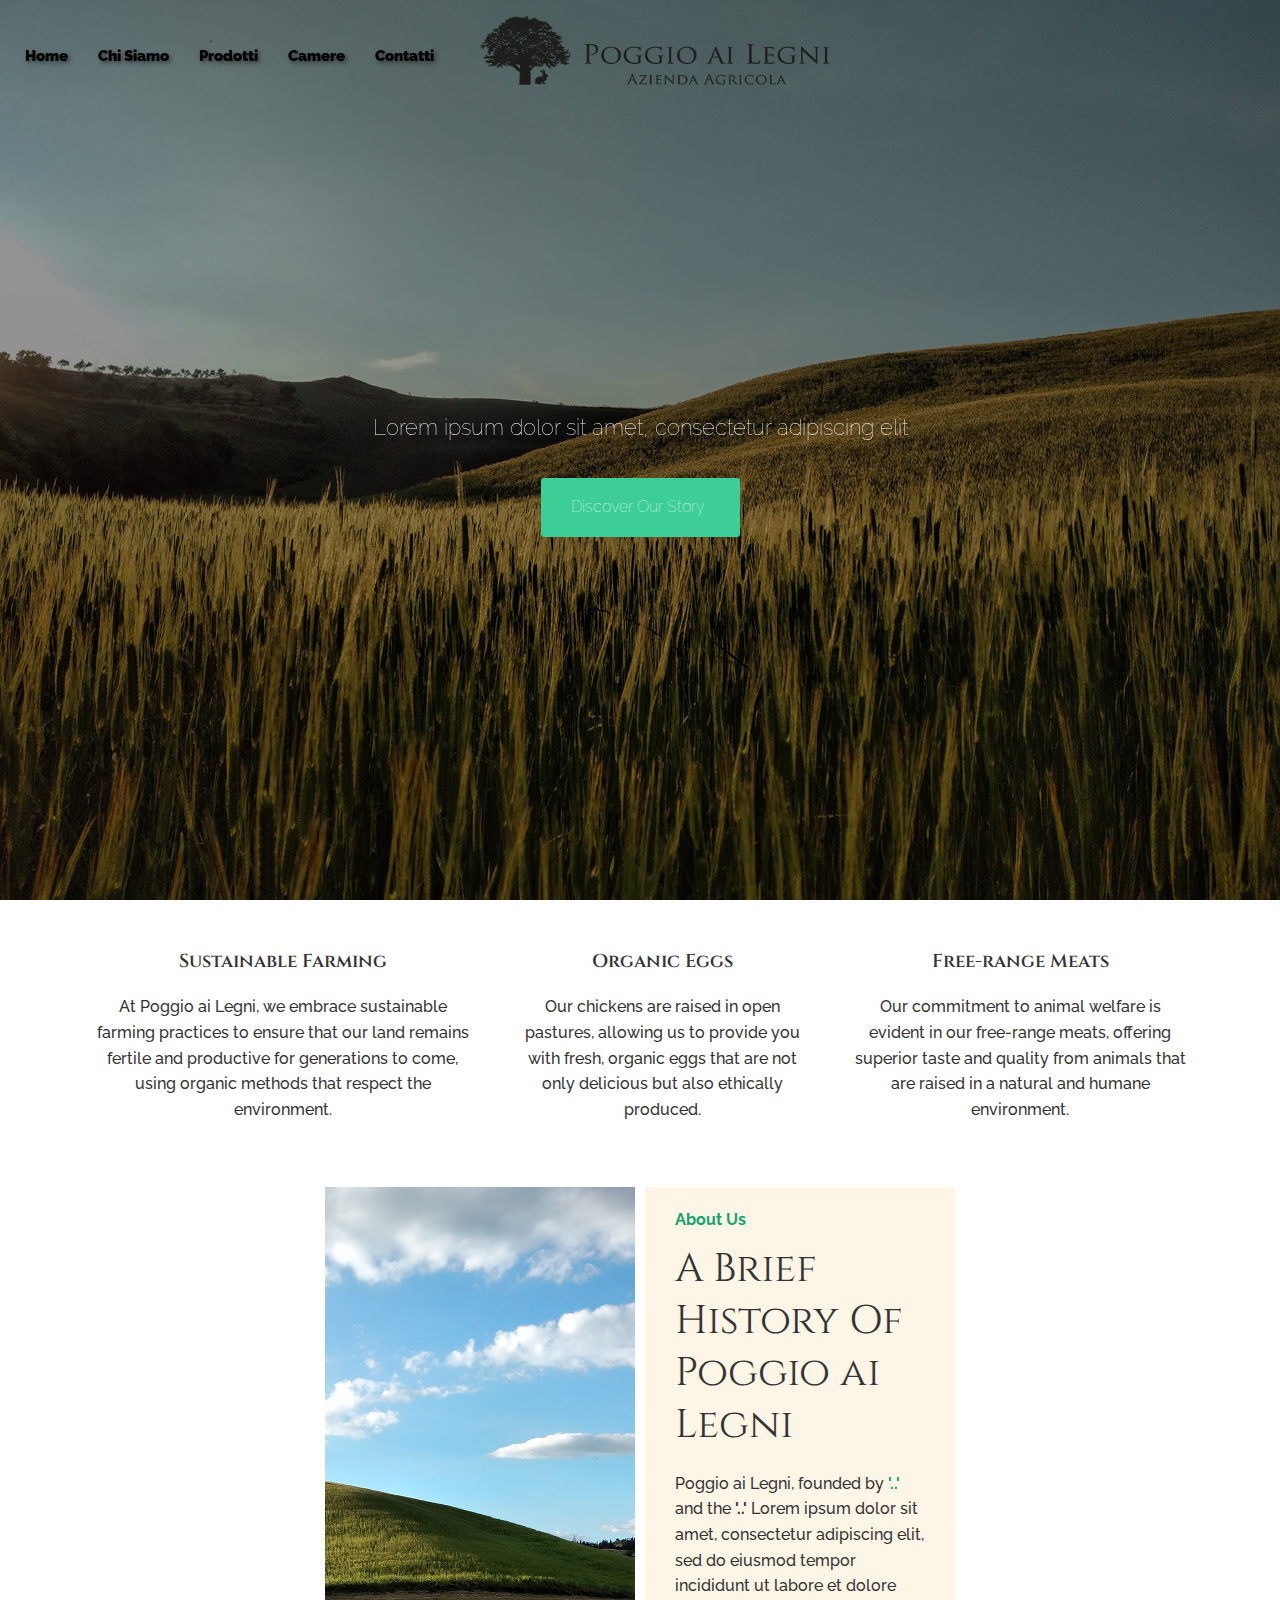
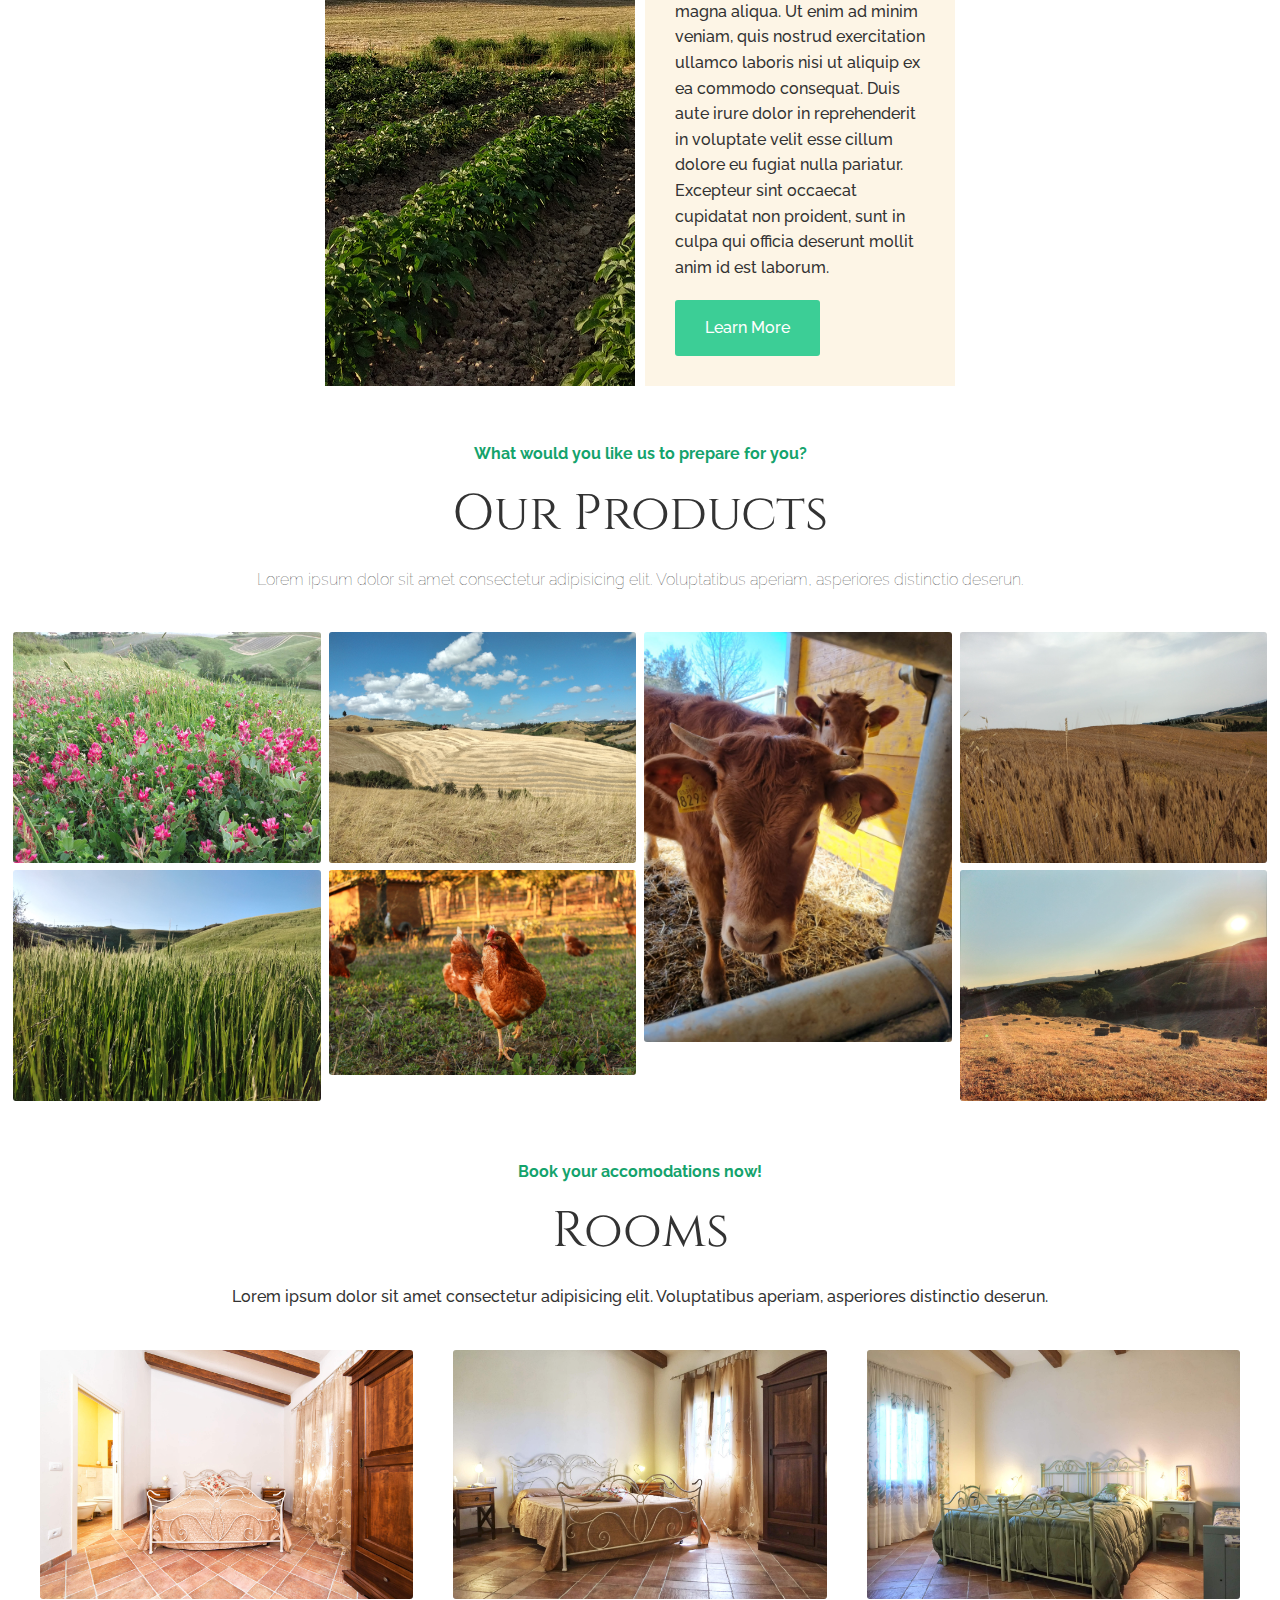
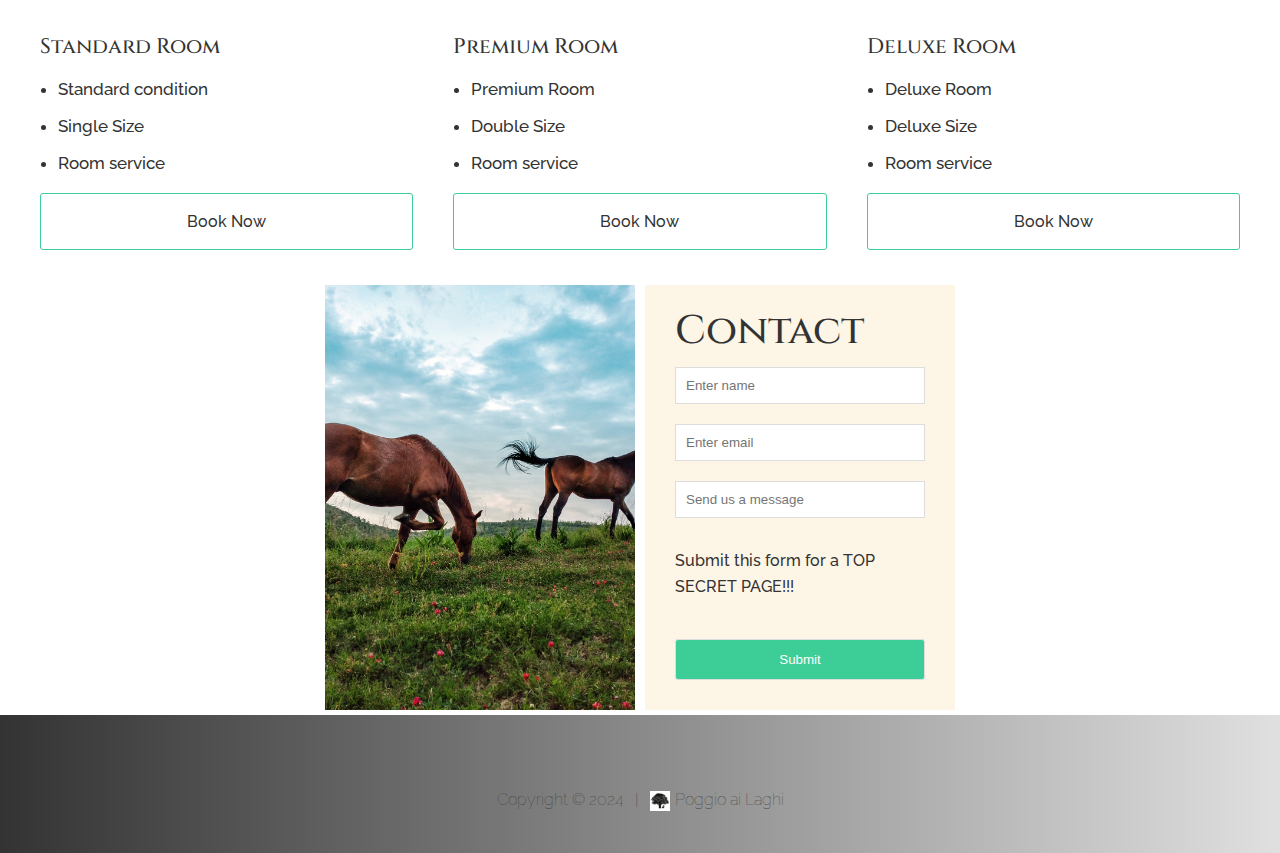
==== index.html @ 61fada7d "Initial commit" ====
<!DOCTYPE html>
<html lang="en">

<head>
   <!-- Meta -->
   <meta charset="UTF-8">
   <meta name="viewport" content="width=device-width, initial-scale=1.0">
   <meta name="keywords" content="Poggio ai Legni, Organic Farm Tuscany, Sustainable Farming, Organic Produce, Family Farm">
   <meta name="description" content="Poggio ai Legni is a family-operated farm in Tuscany, dedicated to sustainable farming practices and producing high-quality organic eggs and meat.">
   <meta http-equiv="X-UA compatible" content="ie=edge">

   <!-- External links -->
   <link rel="stylesheet" href="https://cdnjs.cloudflare.com/ajax/libs/font-awesome/5.15.1/css/all.min.css"
      integrity="sha512-+4zCK9k+qNFUR5X+cKL9EIR+ZOhtIloNl9GIKS57V1MyNsYpYcUrUeQc9vNfzsWfV28IaLL3i96P9sdNyeRssA=="
      crossorigin="anonymous" />
   <link rel="stylesheet" href="css/lightbox.min.css">
   <link rel="stylesheet" href="css/style.css">
   <link rel="stylesheet" href="css/utilities.css">

   <!-- Js links -->
   <script src="https://code.jquery.com/jquery-3.5.1.min.js"
      integrity="sha256-9/aliU8dGd2tb6OSsuzixeV4y/faTqgFtohetphbbj0="
      crossorigin="anonymous"></script>
   <script src="js/lightbox.min.js"></script>
   <script src="js/script.js" async></script>
   <title>Poggio ai Legni</title>

   <!-- Favicon --> 
   <link rel="apple-touch-icon" sizes="180x180" href="./img/favicon/apple-touch-icon.png">
   <link rel="icon" type="image/png" sizes="32x32" href="./img/favicon/favicon-32x32.png">
   <link rel="icon" type="image/png" sizes="16x16" href="./img/favicon/favicon-16x16.png">
   <link rel="icon" sizes="192x192" href="./img/favicon/android-chrome-192x192.png">
   <link rel="icon" sizes="512x512" href="./img/favicon/android-chrome-512x512.png">
   <link rel="manifest" href="img/favicon/site.webmanifest">
   <link rel="icon" href="img/favicon/favicon.ico" type="image/x-icon">
</head>

<body id="home">
   <header class="hero">
      <div id="navbar" class="navbar top">
         <h1 class="logo">
            <a href="#home">
               <img src="img/logo.png" alt="Poggio ai Legni Logo" style="height: 80px;">
            </a>
         </h1>
         <nav>
            <ul>
               <li><a href="#home">Home</a></li>
               <li><a href="#about">Chi Siamo</a></li>
               <li><a href="#products">Prodotti</a></li>
               <li><a href="#rooms">Camere</a></li>
               <li><a href="#contact">Contatti</a></li>
            </ul>
         </nav>

         <div class="social">
            <ul>
               <li><a href="https://web.facebook.com/evavic44" rel="noreferrer noopener"><i class="fab fa-facebook"></i></a></li>
               <li><a href="https://twitter.com/evavic44" rel="noreferrer noopener"><i class="fab fa-twitter"></i></a></li>
               <li><a href="https://www.instagram.com/eke_tech/" rel="noreferrer noopener"><i class="fab fa-instagram"></i></a></li>
               <li><a href="https://www.linkedin.com/in/victor-eke-2722711a4/" rel="noreferrer noopener"><i class="fab fa-linkedin"></i></a></li>
            </ul>
         </div>
      </div>

      <div class="content">
         <h1></h1>
         <p>Lorem ipsum dolor sit amet, consectetur adipiscing elit</p>
         <a href="about.html" class="btn btn-primary discover-more">
            Discover Our Story <i class="fas fa-arrow-right"></i>
        </a>
      </div>
   </header>

   <!-- About: icons-->
   <div class="main-container">
      <section id="about" class="icons">
         <div class="flex-items">
            <div>
               <i class="fas fa-seedling fa-2x"></i>
               <div>
                  <h3>Sustainable Farming</h3>
                  <p>At Poggio ai Legni, we embrace sustainable farming practices to ensure that our land remains fertile and productive for generations to come, using organic methods that respect the environment.</p>
               </div>
            </div>
   
            <div>
               <i class="fas fa-egg fa-2x"></i>
               <div>
                  <h3>Organic Eggs</h3>
                  <p>Our chickens are raised in open pastures, allowing us to provide you with fresh, organic eggs that are not only delicious but also ethically produced.</p>
               </div>
            </div>
   
            <div>
               <i class="fas fa-drumstick-bite fa-2x"></i>
               <div>
                  <h3>Free-range Meats</h3>
                  <p>Our commitment to animal welfare is evident in our free-range meats, offering superior taste and quality from animals that are raised in a natural and humane environment.</p>
               </div>
            </div>
         </div>
      </section>
   </div>
  

   <!-- About: history -->
   <section class="flex-columns history">
      <div class="row">
         <div class="column">
            <div class="column-1">
               <img src="img/home/about.jpg" alt="">
            </div>
         </div>

         <div class="column">
            <div class="column-2 bg-light">
               <h4 class="text-secondary">About Us</h4>
               <h2>A Brief History Of Poggio ai Legni</h2>
               <p>
                  Poggio ai Legni, founded by <span class="text-secondary"><strong>'..'</strong></span> and the
                  <strong>'..'</strong> Lorem ipsum dolor sit amet, consectetur adipiscing elit, sed do eiusmod tempor incididunt ut labore et dolore magna aliqua.
                  Ut enim ad minim veniam, quis nostrud exercitation ullamco laboris nisi ut aliquip ex ea commodo consequat.
                  Duis aute irure dolor in reprehenderit in voluptate velit esse cillum dolore eu fugiat nulla pariatur.
                  Excepteur sint occaecat cupidatat non proident, sunt in culpa qui officia deserunt mollit anim id est laborum. 
               </p>
               <a href="about.html" class="btn btn-primary"><i class="fas fa-chevron-right"></i> Learn More</a>
            </div>
         </div>
      </div>
   </section>

   <!-- Product -->
   <section id="products" class=" product flex-grid">
      <header class="secondary-header">
         <h4 class="text-secondary">What would you like us to prepare for you?</h4>
         <h2>Our Products</h2>
         <p>Lorem ipsum dolor sit amet consectetur adipisicing elit. Voluptatibus aperiam, asperiores distinctio
            deserun.</p>
      </header>
      <div class="row">
         <div class="column">
            <a href="img/products/pic-1.jpg" data-lightbox="product" data-title="Lorem ipsum dolor sit amet, consectetur adipiscing elit, sed do eiusmod tempor incididunt ut labore et dolore magna aliqua. Ut enim ad minim veniam, quis nostrud exercitation ullamco laboris nisi ut aliquip ex ea commodo consequat.
            ">
               <img src="img/products/pic-1.jpg" alt="">
            </a>

            <a href="img/products/pic-2.jpg" data-lightbox="product" data-title="Lorem ipsum dolor sit amet, consectetur adipiscing elit, sed do eiusmod tempor incididunt ut labore et dolore magna aliqua. Ut enim ad minim veniam, quis nostrud exercitation ullamco laboris nisi ut aliquip ex ea commodo consequat.">
               <img src="img/products/pic-2.jpg" alt="">
            </a>
         </div>

         <div class="column">
            <a href="img/products/pic-3.jpg" data-lightbox="product" data-title="Lorem ipsum dolor sit amet, consectetur adipiscing elit, sed do eiusmod tempor incididunt ut labore et dolore magna aliqua. Ut enim ad minim veniam, quis nostrud exercitation ullamco laboris nisi ut aliquip ex ea commodo consequat.">
               <img src="img/products/pic-3.jpg" alt="">
            </a>

            <a href="img/products/pic-4.jpg" data-lightbox="product" data-title="Lorem ipsum dolor sit amet, consectetur adipiscing elit, sed do eiusmod tempor incididunt ut labore et dolore magna aliqua. Ut enim ad minim veniam, quis nostrud exercitation ullamco laboris nisi ut aliquip ex ea commodo consequat.">
               <img src="img/products/pic-4.jpg" alt="">
            </a>
         </div>

         <div class="column">
            <a href="img/products/pic-5.jpg" data-lightbox="product" data-title="Lorem ipsum dolor sit amet, consectetur adipiscing elit, sed do eiusmod tempor incididunt ut labore et dolore magna aliqua. Ut enim ad minim veniam, quis nostrud exercitation ullamco laboris nisi ut aliquip ex ea commodo consequat.">
               <img src="img/products/pic-5.jpg" alt="">
            </a>

            <a href="img/products/pic-6.jpg" data-lightbox="product" data-title="Lorem ipsum dolor sit amet, consectetur adipiscing elit, sed do eiusmod tempor incididunt ut labore et dolore magna aliqua. Ut enim ad minim veniam, quis nostrud exercitation ullamco laboris nisi ut aliquip ex ea commodo consequat.
            ">
               <img src="img/products/pic-6.jpg" alt="">
            </a>
         </div>

         <div class="column">
            <a href="img/products/pic-7.jpg" data-lightbox="product" data-title="Lorem ipsum dolor sit amet, consectetur adipiscing elit, sed do eiusmod tempor incididunt ut labore et dolore magna aliqua. Ut enim ad minim veniam, quis nostrud exercitation ullamco laboris nisi ut aliquip ex ea commodo consequat.">
               <img src="img/products/pic-7.jpg" alt="">
            </a>

            <a href="img/products/pic-8.jpg" data-lightbox="product" data-title="Lorem ipsum dolor sit amet, consectetur adipiscing elit, sed do eiusmod tempor incididunt ut labore et dolore magna aliqua. Ut enim ad minim veniam, quis nostrud exercitation ullamco laboris nisi ut aliquip ex ea commodo consequat.
            ">
               <img src="img/products/pic-8.jpg" alt="">
            </a>
         </div>
      </div>
   </section>

   <!-- Rooms -->
   <section id="rooms" class="rooms">
      <header class="secondary-header">
         <h4 class="text-secondary">Book your accomodations now!</h4>
         <h2>Rooms</h2>
         <p>Lorem ipsum dolor sit amet consectetur adipisicing elit. Voluptatibus aperiam, asperiores distinctio
            deserun.</p>
      </header>
      <div class="room">
         <div>
            <img src="img/rooms/room-1.jpg" alt="">
            <div class="list">
               <h3>Standard Room</h3>
               <ul>
                  <li>Standard condition</li>
                  <li>Single Size</li>
                  <li>Room service</li>
               </ul>
               <a href="#" class="btn btn-outline">Book Now</a>
            </div>
         </div>

         <div>
            <img src="img/rooms/room-2.jpg" alt="">
            <div class="list">
               <h3>Premium Room</h3>
               <ul>
                  <li>Premium Room</li>
                  <li>Double Size</li>
                  <li>Room service</li>
               </ul>
               <a href="#" class="btn btn-outline">Book Now</a>
            </div>
         </div>

         <div>
            <img src="img/rooms/room-3.jpg" alt="">
            <div class="list">
               <h3>Deluxe Room</h3>
               <ul>
                  <li>Deluxe Room</li>
                  <li>Deluxe Size</li>
                  <li>Room service</li>
               </ul>
               <a href="#" class="btn btn-outline">Book Now</a>
            </div>
         </div>
      </div>
   </section>

   <!-- Contact -->
   <section id="contact" class="contact flex-columns">
      <div class="row">
         <div class="column">
            <div class="column-1">
               <img src="img/home/contact.jpg" alt="">
            </div>
         </div>

         <div class="column">
            <div class="column-2 bg-light">
               <h2>Contact</h2>
               <form action="thankyou.html" data-netlify="true">
                  <div class="form-group">
                     <label for="name">Enter Name</label>
                     <input type="text" id="name" name="name" placeholder="Enter name" required>
                  </div>
                  
                  <div class="form-group">
                     <label for="email">Enter Email</label>
                     <input type="email" id="name" name="email" placeholder="Enter email">
                  </div>

                  <div class="form-group">
                     <label for="text">Say something nice to us</label>
                     <input type="text" id="text" name="text" placeholder="Send us a message" required>
                  </div>
                  <p>Submit this form for a TOP SECRET PAGE!!! <i class="fas fa-cat"></i></p>
                  
                  <div class="form-group">
                     <div data-netlify-recaptcha="true"></div>
                  </div>

                  <input type="submit" class="btn btn-primary" value="Submit">
               </form>
            </div>
         </div>
      </div>
   </section>
   <a href="#" id="scrollTop" title="Go to top" style="display: none;">
      <i class="fas fa-arrow-up"></i>
  </a>
  <script src="js/script.js"></script>
</body>

<footer id="footer" class="footer bg-dark">
   <div class="socials">
      <a href="https://web.facebook.com/evavic44" rel="noreferrer noopener"><i class="fab fa-facebook"></i></a>
      <a href="https://twitter.com/evavic44" rel="noreferrer noopener"><i class="fab fa-twitter"></i></a>
      <a href="https://www.youtube.com/channel/UC1ZFB6oOjVe24G6Z4EjwA8w?view_as=subscriber" rel="noreferrer noopener"><i
            class="fab fa-youtube"></i></a>
      <a href="https://www.linkedin.com/in/victor-eke-2722711a4/" rel="noreferrer noopener"><i class="fab fa-linkedin"></i></a>
   </div>
   <p>
      Copyright &copy; 2024 &nbsp; | &nbsp; 
      <a href="thankyou.html">
          <img src="img/logo2.png" alt="Logo" class="logo-icon">Poggio ai Laghi
      </a>
  </p>
  
  
</footer>
</html>

<!-- Test Comment -->
---- css/style.css ----
@import url('https://fonts.googleapis.com/css2?family=Cinzel:wght@400;700;900&display=swap');
@import url('https://fonts.googleapis.com/css2?family=Lato:wght@300&family=Open+Sans:wght@300;400&family=Raleway:wght@200;300&display=swap');

/* Css reset */
* {
   box-sizing: border-box;
   margin: 0;
   padding: 0;
}

/* Main styling */
body {
   font-family: 'Raleway', sans-serif;
   font-weight: 100;
   line-height: 1.6;
   color: #333;
}

h1, h2, h3 {
   font-family: 'Cinzel', serif;
   padding-bottom: 0.625rem;
   line-height: 1.3;
   font-weight: 100;
}

p {
   margin: 0.625rem 0;
}

ul {
   list-style: none;
}

a {
   text-decoration: none;
   color: #333;
}

img {
   width: 100%;
}

/* Navbar */
.navbar {
   display: flex;
   align-items: center;
   justify-content: space-between;
   background: rgba(255, 255, 255, 0.8); /* White background with opacity */
   color: #000;
   height: 7rem;
   width: 100%;
   padding: 1.25rem 0.625rem;
   position: fixed;
   top: 0;
   transition: 0.9s;
   backdrop-filter: blur(10px); /* Optional: adds a blur effect to the background elements */
}

.navbar.top {
   background: transparent;
   backdrop-filter: none; /* Remove the blur effect when the navbar is at the top */
}

.navbar a {
   color: #000;
   padding: 0.625rem 0.938rem;
   text-shadow: 2px 2px 4px rgba(0,0,0,0.5);
   font-weight: bold; /* Makes text bolder */
}

.navbar .logo {
   font-size: 1.7rem;
   padding: 0.938rem;
   position: absolute;
   left: 50%;
   order: 2;
   transform: translateX(-50%);
}

.navbar nav {
   order: 1;
}

.navbar nav a {
   padding: 0.938rem;
   font-weight: 900;
   font-size: 0.938rem;
   transition: all 0.4s ease-in-out;
}

.navbar nav a:hover {
   border-bottom: 0.125rem solid #fff;
}

.navbar ul {
   display: flex;
}

.navbar .social {
   order: 3;
   margin-right: 1.25rem;
}

.navbar .social a {
   opacity: 0.7;
   padding: 0 1.25rem;
   transition: all 0.4s ease-in-out;
}

.navbar .social a:hover {
   color:#fff;
   opacity: 1;
}

/* Hero */
.hero {
   background: url('../img/home/home.jpg') no-repeat center center/cover;
   height: 100vh;
   color: #fff;
   position: relative;
   padding-top: 0.938rem;
}

.hero .content {
   display: flex;
   flex-direction: column;
   align-items: center;
   justify-content: center;
   text-align: center;
   height: 100%;
   padding: 0 1.25rem;
   line-height: 1.8;
}

.hero .content h1 {
   font-size: 6.25rem;
   font-weight: 600;
   padding-bottom: 1.25rem;
}

.hero .content p {
   font-size: 1.375rem;
}

.hero .content .btn {
   margin-top: 1.25rem;
}

.hero::before {
   content: '';
   position: absolute;
   top: 0;
   left: 0;
   height: 100%;
   width: 100%; 
   background: rgba(0, 0, 0, 0.4);
}

.hero * {
   z-index: 10;
}

.discover-more {
   transition: background-color 0.3s ease, transform 0.3s ease;
   text-decoration: none;
   color: #fff; /* Adjust based on your design */
   background-color: #007bff; /* Primary color */
   padding: 10px 20px;
   border-radius: 5px;
   display: inline-flex;
   align-items: center;
}

.discover-more:hover {
   background-color: #0056b3; /* Darker shade for hover */
   transform: translateY(-2px); /* Slight lift */
   text-decoration: none; /* No underline on hover */
}

.discover-more i {
   margin-left: 5px;
   transition: transform 0.3s ease;
}

.discover-more:hover i {
   transform: translateX(5px); /* Arrow moves right on hover */
}


/* Icons */
.icons {
   padding: 1.25rem;
}

.icons i {
   font-size: 2.5rem;
   color: #14af74;
   padding-bottom: 1rem;
}

.icons h3 {
   font-weight: 600;
}

/* products */
/* Flex container */
.row {
   display: flex;
   flex-wrap: wrap;
   justify-content: center; /* Center columns in the row */
 }
 
 /* Flex items (columns) */
 .column {
   flex: 1; /* Grow to fill available space */
   max-width: 25%; /* Adjust based on how many columns you want per row */
   padding: 5px; /* Spacing between columns */
 }
 
 /* Image styling for responsiveness and consistency */
 .product a img {
   width: 100%; /* Make images fill their container */
   height: auto; /* Maintain aspect ratio */
   object-fit: cover; /* Cover the area of the container */
   border-radius: 0.188rem;
 }
 
 .product a img:hover {
   opacity: 0.7;
 }

/* Rooms */
.rooms p {
   font-weight: 500;
}

.rooms .room {
   display: flex;
   flex-direction: row;
   padding: 0 1.25rem;
   font-weight: 500;
}

.rooms .room > div {
   display: flex;
   flex-direction: column;
   padding: 0 1.25rem;
}

.rooms .room img {
   border-radius: 0.188rem;
}

.rooms .room h3 {
   padding-top: 1.25rem;
   font-weight: 500;
   font-size: 1.313rem;
}

.rooms .room .list {
   padding: 0.938rem 0 1.875rem 0;
}

.rooms .room .list ul {
   list-style: disc;
   padding: 0 1.125rem;
   font-size: 1.063rem;
}

.rooms .room .list ul li {
   padding: 0.313rem 0;
}

.rooms .room .btn {
   width: 100%;
   margin-top: 0.625rem;
   text-align: center;
}

.rooms .room .btn:hover {
   background: #3cce96;
   color: #fff;
}

/* Contact */
.contact h2 {
   font-weight: 500;
   padding-top: 0.625rem 0;
}

.contact form {
   display: flex;
   flex-direction: column;
   align-items: flex-start;
   justify-content: center;
   width: 100%;
}

.contact input {
   width: 100%;
   padding: 0.625rem;
   border: 0.063rem solid #ddd;
}

.contact input:focus {
   outline: none;
   border: 0.063rem solid #59d8a7;
   font-size: 0.825rem;
}

.contact .form-group {
   padding-bottom:1.25rem;
   width: 100%;
}

.form-group label {
   display: none;
}

.contact .btn {
   padding:0.75rem;
}

/* About-info */
.hero.about-post {
   background: url(../img/home/about-post.jpg) no-repeat center center/cover;
   height: 50vh;
}

.hero.about-post .content {
   padding-top: 1.25rem;
}

.hero.about-post .content h1 {
   font-size: 4.375rem;
}

.post {
   display: flex;
   flex-direction: column;
   align-items: flex-start;
   justify-content: center;
   padding: 2.5rem 2.813rem;
   font-weight: 500;
   font-size: 1.094rem;
   text-align: center;
}

.post h1 {
   font-weight: 500;
   padding-top: 0.625rem;
   font-size: 2.125rem;
}

.post-one {
   padding: 1.875rem 0 1.875rem;
   border-bottom: 0.063rem solid #3cce96;
}

.rooms.about-rooms .btn:hover {
   background: #14af74;
}

.post-two {
   padding: 0 0 1.25rem;
   margin: 0 0 1.875rem;
   border-bottom: 0.063rem solid #14af74;
}

.post-two:last-child {
   border-bottom: none;
}

.contact-info {
   display: flex;
   align-items: center;
   justify-content: center;
   text-align: center;
   padding: 0 0 1.875rem;
   font-size: 1.25rem;
   font-weight: 500;
}

.contact-info p {
   padding: 0 1.25rem;
}

.contact-info i {
   color: #aaa;
   padding: 0.625rem;
}

.contact-info p:last-child {
   background: #3cce96;
   color: #fff;
   padding: 0.938rem;
   border: 0.063rem solid #ddd;
}

/* Thank you */
.container {
   background-color: #080723;
   height: 100vh;
   color: #fff;
}

.thankyou {
   display: flex;
   flex-direction: column;
   align-items: center;
   justify-content: center;
   text-align: center;
   height: 80%;
   margin: 0 3.125rem;
}

.thankyou .content {
   background: url('../img/home/thankyou.gif') no-repeat center center/cover;
   padding-top: 25rem;
   font-weight: 500;
}

.thankyou .content h1 {
   font-size: 2.813rem;
   background-color: #0284d0;
   padding: 0.313rem;
   border-radius: 0.313rem;
}

.thankyou .content p {
   font-size: 0.95rem;
}

.footer-thankyou {
   display: flex;
   flex-direction: column;
   align-items: center;
   justify-content: center;
   text-align: center;
   margin-top: 3.125rem;
}

.footer-thankyou .socials a {
   font-size: 1rem;
   color: #0284d0;
}

.footer-thankyou .socials a:hover {
   color: #fff;
}
/* Footer */
.footer {
   display: flex;
   flex-direction: column;
   align-items: center;
   justify-content: center;
   text-align: center;
   padding: 1.875rem;
}

.socials a {
   font-size: 1.25rem;
   color: #000;
   padding: 0.5rem 0.625rem;
}

.socials a:hover {
   color: #fff;
}

.logo-icon {
   vertical-align: middle;
   margin-right: 5px;
   width: 20px; /* Adjust based on actual size needed */
}

#scrollTop {
   position: fixed;
   bottom: 20px;
   right: 20px;
   background-color: #000; /* Primary color or any color you prefer */
   color: white;
   border: none;
   border-radius: 5px;
   padding: 10px;
   cursor: pointer;
   display: flex;
   align-items: center;
   justify-content: center;
   z-index: 1000;
}

/* Media queries */
/* ? @900px */
@media(max-width: 56.25rem) {
   .navbar .logo {
      order: 1;
      padding: 0.938rem 0;
      transform: none;
   }
   
   .navbar nav {
      order: 3;
   }
   
   .navbar .social {
      display: none;
      order: 2;
   }
   
   .hero .content h1 {
      font-size: 4.688rem;
   }

   .hero .content p {
      font-size: 1.25rem;
   }
}

/* ? @768px */
@media(max-width: 48rem) {
   .flex-items {
      flex-direction: column;
   }

   section.flex-columns .column {
      flex: 100%;
      max-width: 100%;
   }

   section.flex-grid .column {
      flex: 50%;
      max-width: 50%;
   }

   .rooms .room {
      flex-direction: column;
      padding: 0.313rem 6.25rem;
   }

   .rooms .room > div {
      padding: 0;
   }
}

/* ? @600px */
@media(max-width: 37.5rem) {
   .navbar {
      flex-direction: column;
      height: 6.875rem;
   }

   .navbar .logo {
      padding: 0 1.25rem 0.938rem;
   }

   .navbar nav a {
      padding: 0.938rem 0.813rem;
   }
}

/* ? @500px */
@media(max-width: 31.25rem) {
   .hero .content {
      line-height: 1.6;
   }

   .hero .content p {
      font-size: 1.188rem;
   }

   .rooms .room {
      padding: 0.625rem 1.875rem;
   }
}

@media (max-width: 768px) {
   .column {
     max-width: 50%; /* Display 2 columns per row on smaller screens */
   }
 }
 
 @media (max-width: 480px) {
   .column {
     max-width: 100%; /* Single column layout for very small screens */
   }
 }
---- css/utilities.css ----
/* text color */
.text-primary {
   color: #3cce96;
}

.text-secondary {
   color: #14a36c;
}

.text-other {
   color: #0284d0;
}

/* background */
.bg-primary {
   background: #3cce96;
   color: #fff;
}

.bg-light {
   background: #FDF5E6;
   color: #333;
}

.bg-dark {
   background: linear-gradient(to right, #333, #e0e0e0);
   color: #333;
}

/* button */
.btn {
   display: inline-block;
   background: #333;
   color: #fff;
   padding: 15px 30px;
   border-radius: 2px;
   cursor: pointer;
   border-radius: 3px;
   transition: all 0.4s ease-in-out;
}

.btn-primary {
   background: #3cce96;
   color: #fff;
}

.btn-primary:hover {
   background: #14a36c;
}

.btn-outline {
   background: transparent;
   border: 1px solid #3cce96; 
   color: #333; 
}

/* ?flex-items */
.flex-items {
   display: flex;
   align-items: center;
   justify-content: center;
   text-align: center;
   padding: 10px;
   height: 100%;
   font-weight: 500;
}

.flex-items > div {
   padding: 20px;
}

/* ?flex-columns */
.flex-columns .row {
   display: flex;
   flex-direction: row;
   flex-wrap: wrap;
   width: 100%;
}

.flex-columns .column {
   display: flex;
   flex-direction: column;
   flex-basis: 100%;
   flex: 1;
}

.flex-columns .column .column-1,
.flex-columns .column .column-2 {
   height: 100%;
}

.flex-columns img {
   width: 100%;
   height: 100%;
   object-fit: cover;
}

.flex-columns .column-2 {
   display: flex;
   flex-direction: column;
   align-items: flex-start;
   justify-content: center;
   padding: 20px 30px 30px;
   font-weight: 500;
}

.flex-columns h4 {
   padding-bottom: 10px;
}

.flex-columns h2 {
   font-size: 40px;
   margin: 0 10px 0 0;
}

.flex-columns .btn {
   margin-top: 10px;
}

.secondary-header {
   display: flex;
   flex-direction: column;
   align-items: center;
   justify-content: center;
   text-align: center;
   padding: 30px 40px;
}

.secondary-header h4 {
   padding-bottom: 15px;
}

.secondary-header h2 {
   font-size: 50px;
}

/* flex-grid */
.flex-grid {
   padding: 20px 5px;
}

.flex-grid .row {
   display: flex;
   flex-direction: row;
   flex-wrap: wrap;
   padding: 0 4px;
}

.flex-grid .column {
   flex: 25%;
   max-width: 25%;
   padding: 0 4px;
}

.main-container {
   margin: 0 auto;
   max-width: 1200px;
}
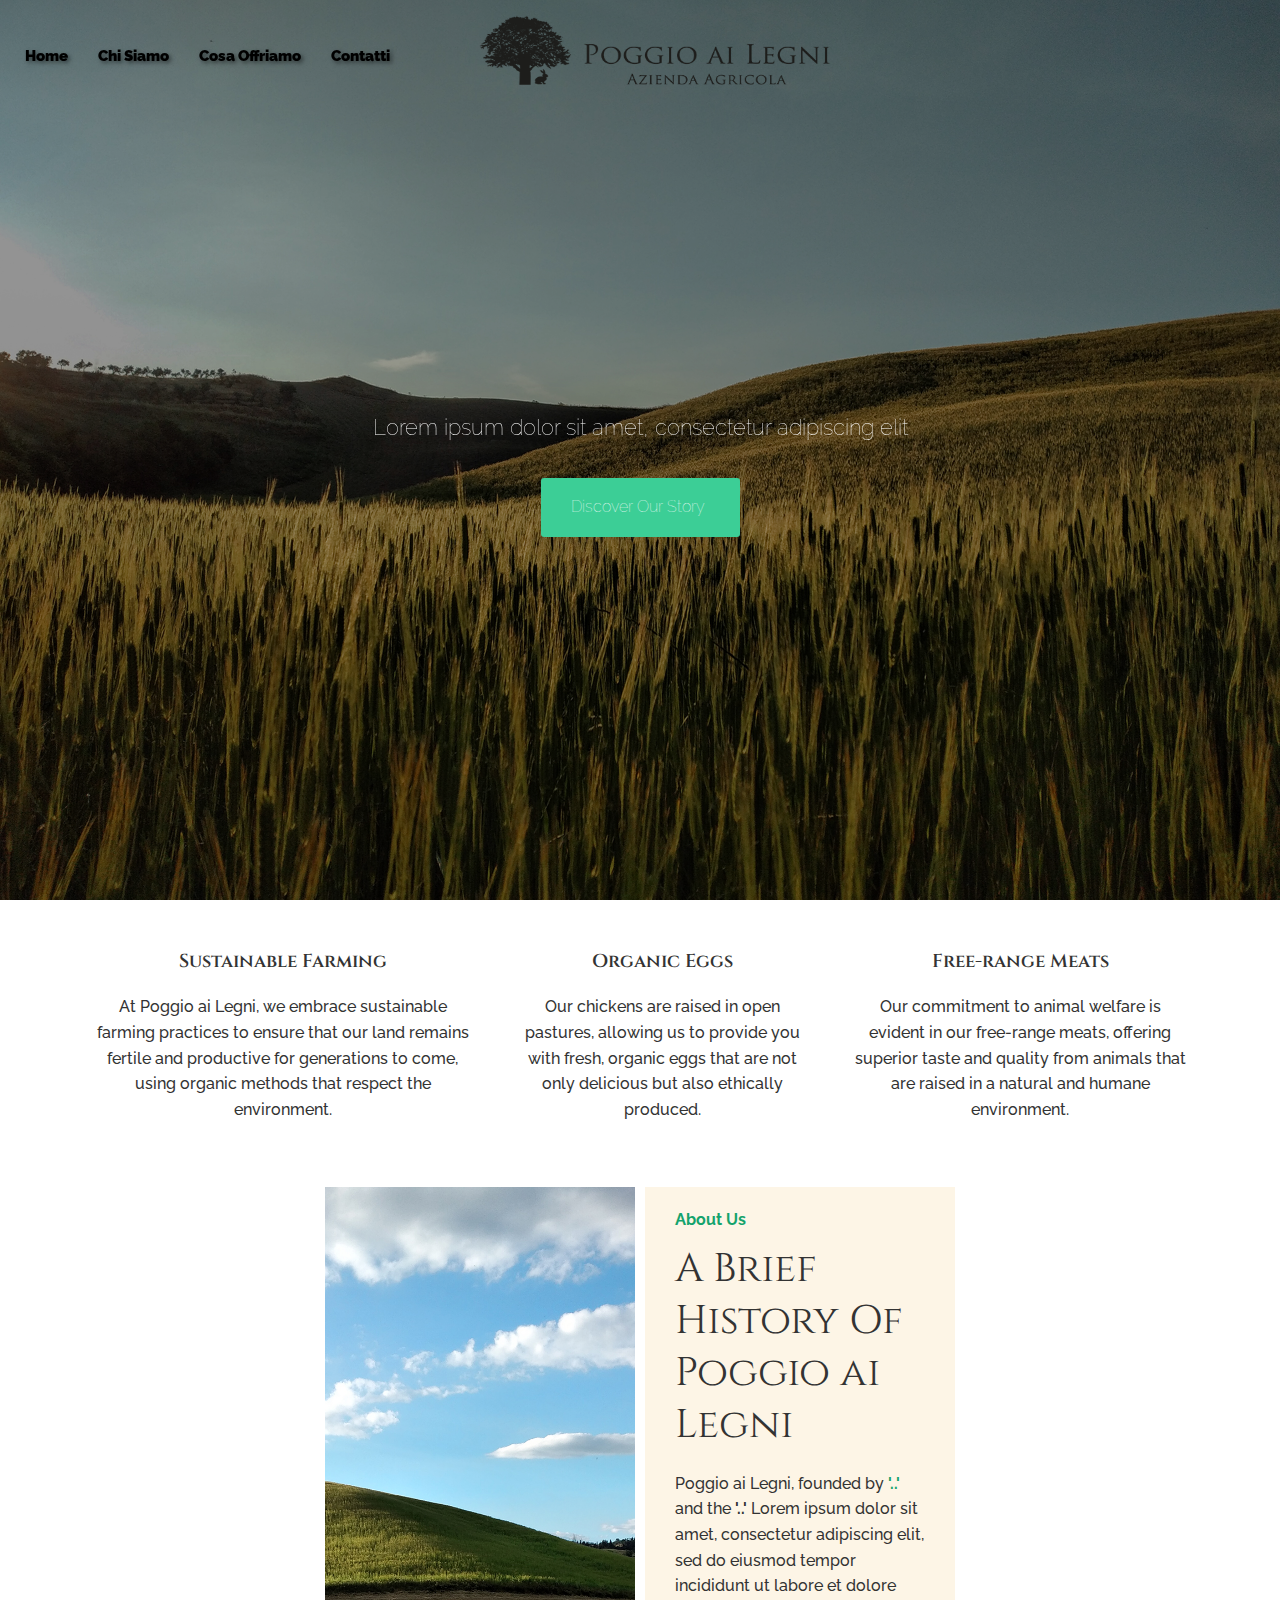
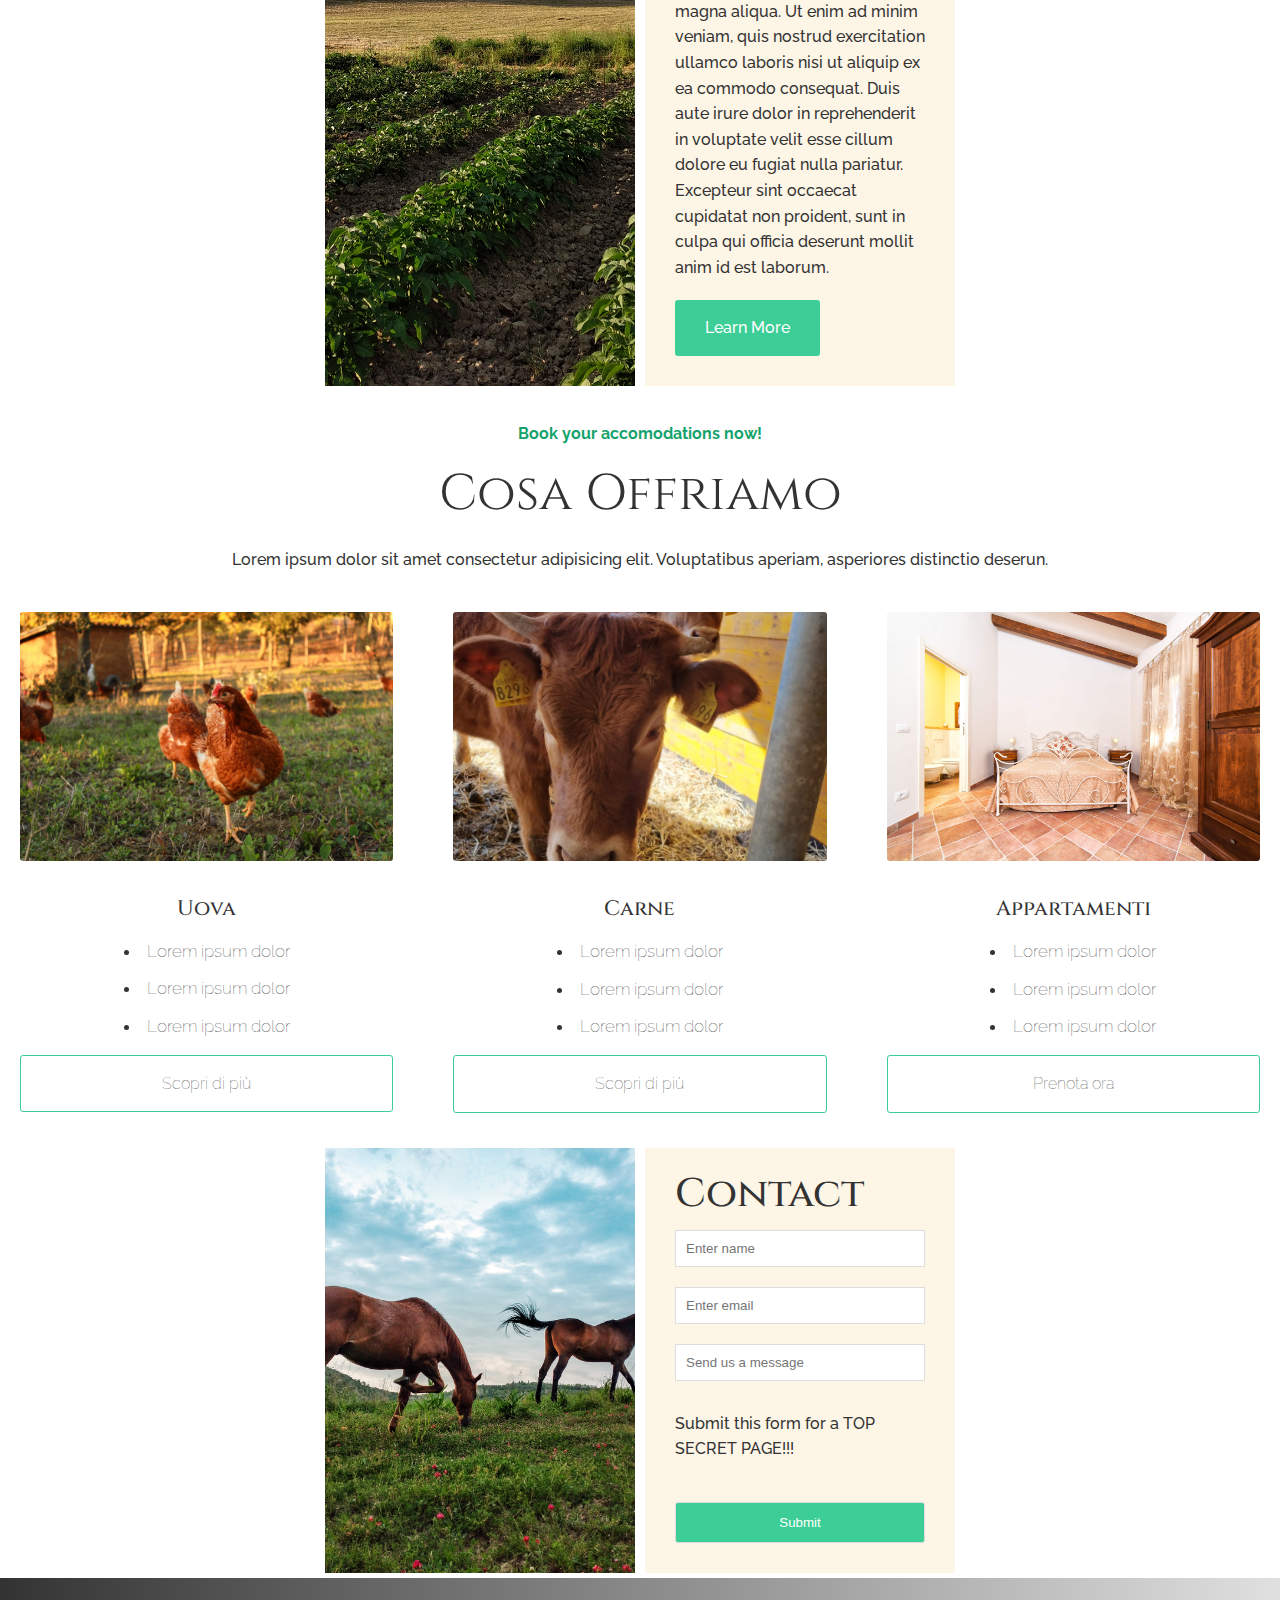
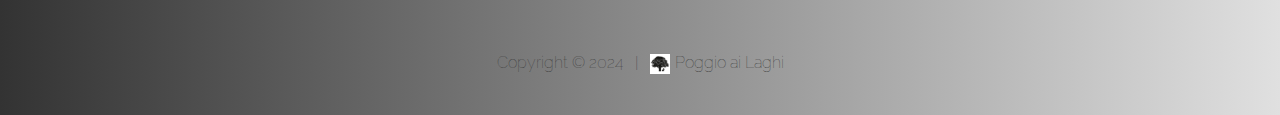
==== commit 4625a4cf: "hidden products section and adapted pics to be responsive" ====
--- a/index.html
+++ b/index.html
@@ -47,8 +47,10 @@
             <ul>
                <li><a href="#home">Home</a></li>
                <li><a href="#about">Chi Siamo</a></li>
+               <!-- to be added later
                <li><a href="#products">Prodotti</a></li>
-               <li><a href="#rooms">Camere</a></li>
+               -->
+               <li><a href="#rooms">Cosa Offriamo</a></li>
                <li><a href="#contact">Contatti</a></li>
             </ul>
          </nav>
@@ -130,7 +132,7 @@
       </div>
    </section>
 
-   <!-- Product -->
+   <!-- Product To be added later
    <section id="products" class=" product flex-grid">
       <header class="secondary-header">
          <h4 class="text-secondary">What would you like us to prepare for you?</h4>
@@ -183,56 +185,56 @@
          </div>
       </div>
    </section>
-
+-->
    <!-- Rooms -->
    <section id="rooms" class="rooms">
       <header class="secondary-header">
          <h4 class="text-secondary">Book your accomodations now!</h4>
-         <h2>Rooms</h2>
+         <h2>Cosa Offriamo</h2>
          <p>Lorem ipsum dolor sit amet consectetur adipisicing elit. Voluptatibus aperiam, asperiores distinctio
             deserun.</p>
       </header>
       <div class="room">
+
+         <div>
+            <img src="img/products/pic-4.jpg" alt="">
+            <div class="list">
+               <h3>Uova</h3>
+               <ul>
+                  <li>Lorem ipsum dolor</li>
+                  <li>Lorem ipsum dolor</li>
+                  <li>Lorem ipsum dolor</li>
+               </ul>
+               <a href="#" class="btn btn-outline">Scopri di più</a>
+            </div>
+         </div>
+
+         <div>
+            <img src="img/products/pic-5.jpg" alt="">
+            <div class="list">
+               <h3>Carne</h3>
+               <ul>
+                  <li>Lorem ipsum dolor</li>
+                  <li>Lorem ipsum dolor</li>
+                  <li>Lorem ipsum dolor</li>
+               </ul>
+               <a href="#" class="btn btn-outline">Scopri di più</a>
+            </div>
+         </div>
          <div>
             <img src="img/rooms/room-1.jpg" alt="">
             <div class="list">
-               <h3>Standard Room</h3>
+               <h3>Appartamenti</h3>
                <ul>
-                  <li>Standard condition</li>
-                  <li>Single Size</li>
-                  <li>Room service</li>
+                  <li>Lorem ipsum dolor</li>
+                  <li>Lorem ipsum dolor</li>
+                  <li>Lorem ipsum dolor</li>
                </ul>
-               <a href="#" class="btn btn-outline">Book Now</a>
-            </div>
-         </div>
-
-         <div>
-            <img src="img/rooms/room-2.jpg" alt="">
-            <div class="list">
-               <h3>Premium Room</h3>
-               <ul>
-                  <li>Premium Room</li>
-                  <li>Double Size</li>
-                  <li>Room service</li>
-               </ul>
-               <a href="#" class="btn btn-outline">Book Now</a>
-            </div>
-         </div>
-
-         <div>
-            <img src="img/rooms/room-3.jpg" alt="">
-            <div class="list">
-               <h3>Deluxe Room</h3>
-               <ul>
-                  <li>Deluxe Room</li>
-                  <li>Deluxe Size</li>
-                  <li>Room service</li>
-               </ul>
-               <a href="#" class="btn btn-outline">Book Now</a>
-            </div>
-         </div>
-      </div>
-   </section>
+               <a href="#" class="btn btn-outline">Prenota ora</a>
+            </div>
+         </div>
+      </div>
+   </section> 
 
    <!-- Contact -->
    <section id="contact" class="contact flex-columns">
--- a/css/style.css
+++ b/css/style.css
@@ -236,25 +236,33 @@
 
 .rooms .room {
    display: flex;
-   flex-direction: row;
+   flex-wrap: wrap; /* Ensure the container can wrap its children on smaller screens */
+   justify-content: center; /* Center the items horizontally */
+   gap: 20px; /* Provide some space between the items */
+   text-align: center;
+ }
+
+.rooms .room > div {
+   flex: 1; /* Distribute space equally among .room > div elements */
+   display: flex;
+   flex-direction: column;
    padding: 0 1.25rem;
-   font-weight: 500;
-}
-
-.rooms .room > div {
-   display: flex;
-   flex-direction: column;
-   padding: 0 1.25rem;
-}
+   max-width: 33.333%; /* Optional: limit max width for larger screens */
+   text-align: center;
+ }
 
 .rooms .room img {
+   width: 100%; /* Make images use up all available horizontal space */
+   height: auto; /* Scale height according to the width to maintain aspect ratio */
    border-radius: 0.188rem;
-}
+   display: block; /* Ensure the image does not have extra space below it */
+ }
 
 .rooms .room h3 {
    padding-top: 1.25rem;
    font-weight: 500;
    font-size: 1.313rem;
+   text-align: center;
 }
 
 .rooms .room .list {
@@ -262,13 +270,14 @@
 }
 
 .rooms .room .list ul {
-   list-style: disc;
+   list-style: disc inside;
    padding: 0 1.125rem;
    font-size: 1.063rem;
 }
 
 .rooms .room .list ul li {
    padding: 0.313rem 0;
+   text-align: center;
 }
 
 .rooms .room .btn {
@@ -540,6 +549,7 @@
 
    .rooms .room > div {
       padding: 0;
+      max-width: 100%;
    }
 }
 
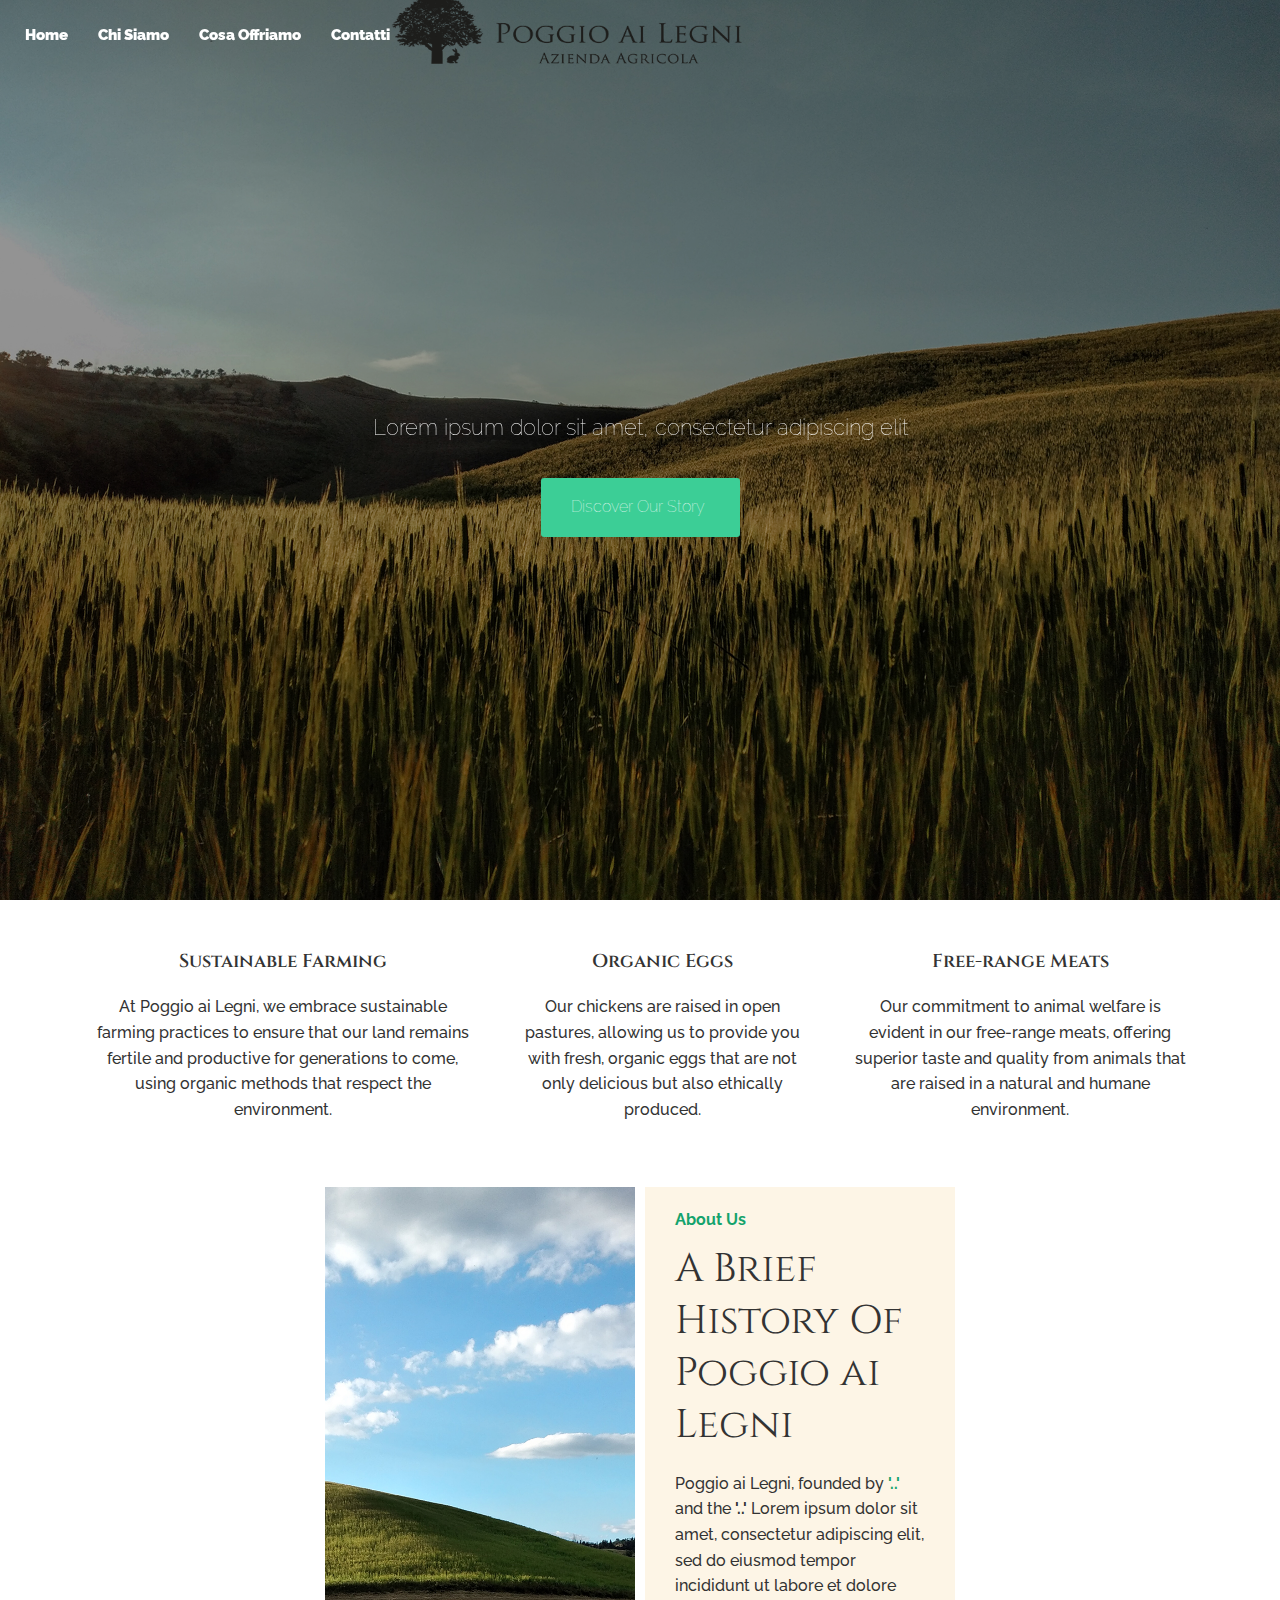
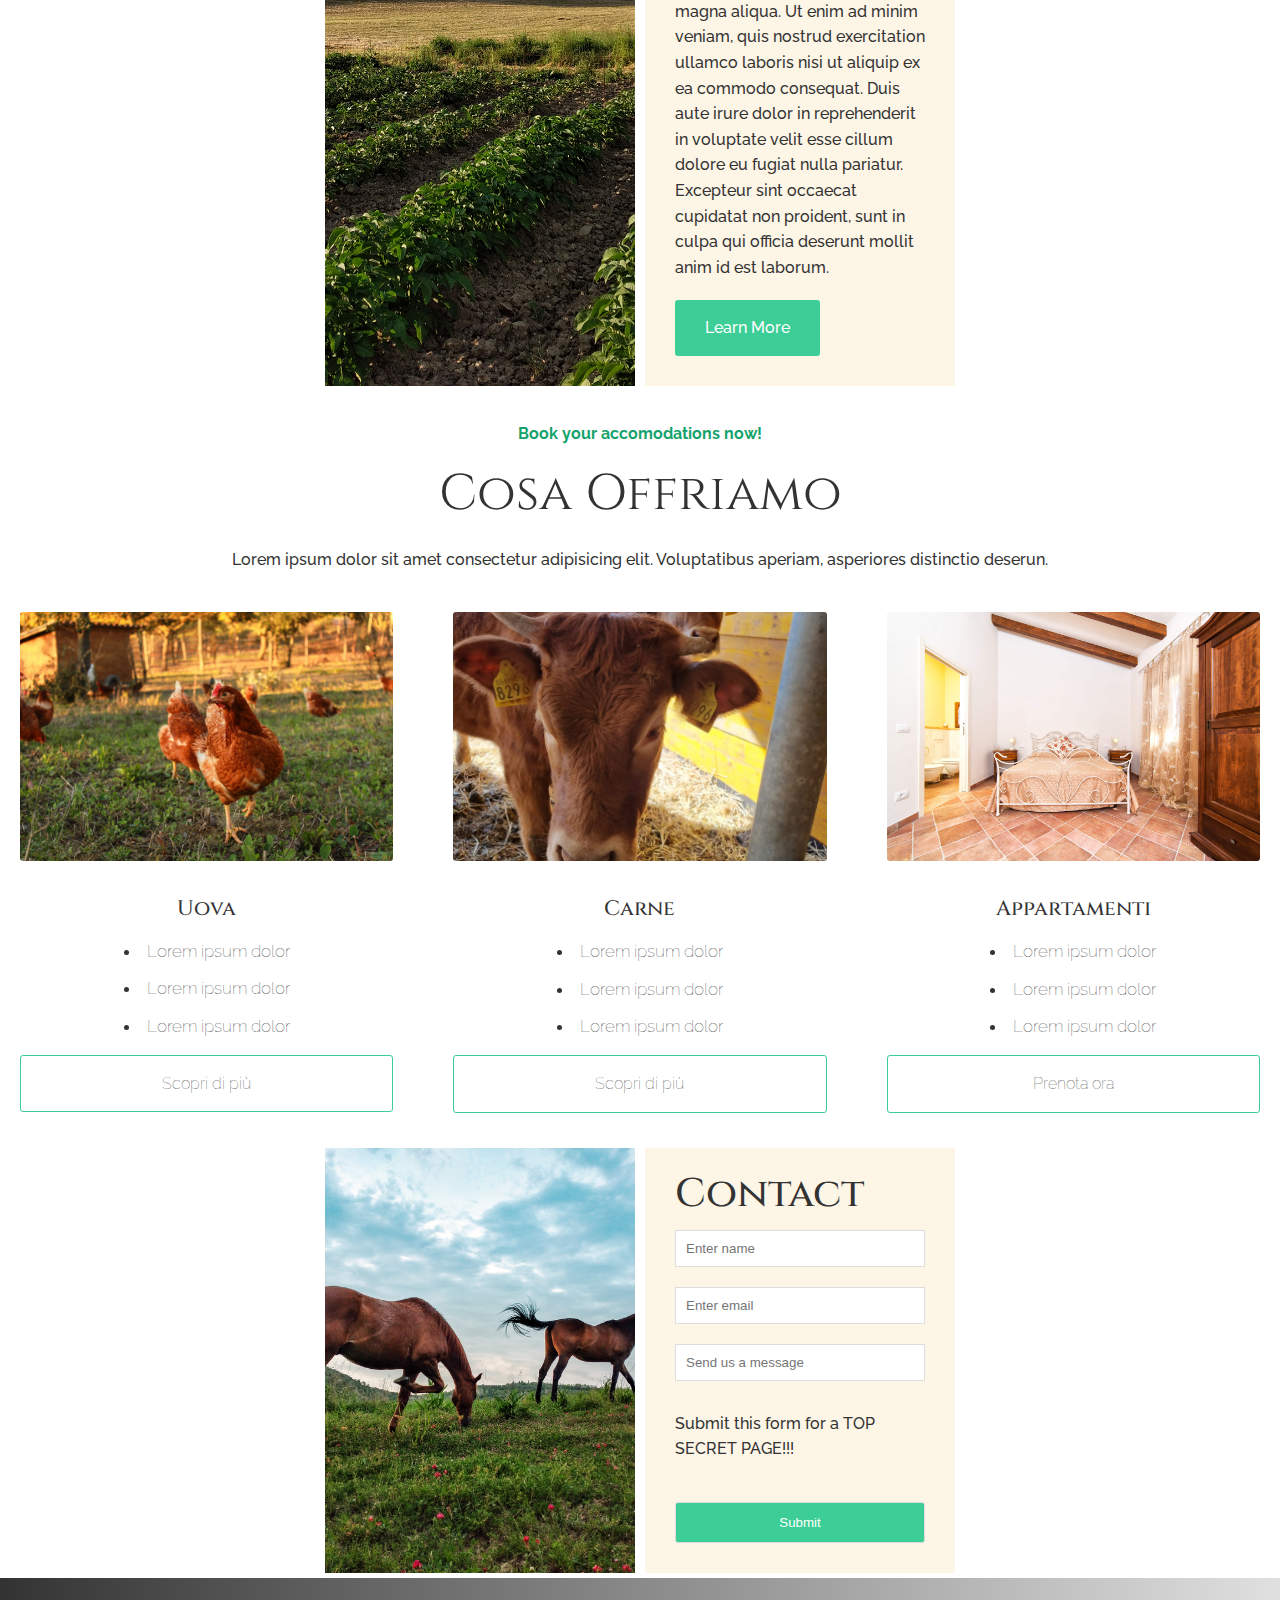
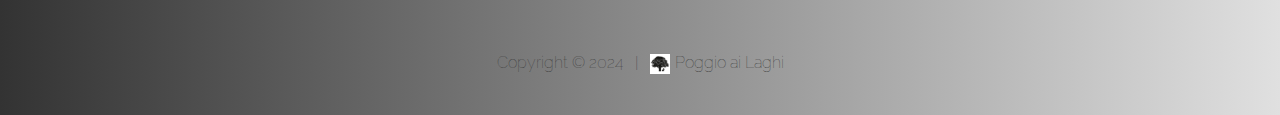
==== commit ce1a35dc: "trying fix navbar scroll" ====
--- a/index.html
+++ b/index.html
@@ -256,7 +256,7 @@
                   
                   <div class="form-group">
                      <label for="email">Enter Email</label>
-                     <input type="email" id="name" name="email" placeholder="Enter email">
+                     <input type="email" id="email" name="email" placeholder="Enter email">
                   </div>
 
                   <div class="form-group">
@@ -278,7 +278,7 @@
    <a href="#" id="scrollTop" title="Go to top" style="display: none;">
       <i class="fas fa-arrow-up"></i>
   </a>
-  <script src="js/script.js"></script>
+  
 </body>
 
 <footer id="footer" class="footer bg-dark">
--- a/css/style.css
+++ b/css/style.css
@@ -45,34 +45,28 @@
    display: flex;
    align-items: center;
    justify-content: space-between;
-   background: rgba(255, 255, 255, 0.8); /* White background with opacity */
-   color: #000;
-   height: 7rem;
+   background: #007bff;
+   color: #fff;
+   height: 4.375rem;
    width: 100%;
    padding: 1.25rem 0.625rem;
    position: fixed;
    top: 0;
-   transition: 0.9s;
-   backdrop-filter: blur(10px); /* Optional: adds a blur effect to the background elements */
+   transition: 0.9s; /* Smooth transition for background */
 }
 
 .navbar.top {
    background: transparent;
-   backdrop-filter: none; /* Remove the blur effect when the navbar is at the top */
 }
 
 .navbar a {
-   color: #000;
+   color: #fff;
    padding: 0.625rem 0.938rem;
-   text-shadow: 2px 2px 4px rgba(0,0,0,0.5);
-   font-weight: bold; /* Makes text bolder */
 }
 
 .navbar .logo {
-   font-size: 1.7rem;
+   font-size: 1.5rem;
    padding: 0.938rem;
-   position: absolute;
-   left: 50%;
    order: 2;
    transform: translateX(-50%);
 }
@@ -102,16 +96,15 @@
 }
 
 .navbar .social a {
-   opacity: 0.7;
+   opacity: 0.5;
    padding: 0 1.25rem;
    transition: all 0.4s ease-in-out;
 }
 
 .navbar .social a:hover {
-   color:#fff;
    opacity: 1;
 }
-
+  
 /* Hero */
 .hero {
    background: url('../img/home/home.jpg') no-repeat center center/cover;
@@ -516,7 +509,6 @@
       display: none;
       order: 2;
    }
-   
    .hero .content h1 {
       font-size: 4.688rem;
    }
@@ -569,6 +561,7 @@
    }
 }
 
+
 /* ? @500px */
 @media(max-width: 31.25rem) {
    .hero .content {
@@ -595,4 +588,4 @@
      max-width: 100%; /* Single column layout for very small screens */
    }
  }
- 
+ --- a/css/utilities.css
+++ b/css/utilities.css
@@ -1,158 +1,158 @@
 /* text color */
 .text-primary {
-   color: #3cce96;
-}
-
-.text-secondary {
-   color: #14a36c;
-}
-
-.text-other {
-   color: #0284d0;
-}
-
-/* background */
-.bg-primary {
-   background: #3cce96;
-   color: #fff;
-}
-
-.bg-light {
-   background: #FDF5E6;
-   color: #333;
-}
-
-.bg-dark {
-   background: linear-gradient(to right, #333, #e0e0e0);
-   color: #333;
-}
-
-/* button */
-.btn {
-   display: inline-block;
-   background: #333;
-   color: #fff;
-   padding: 15px 30px;
-   border-radius: 2px;
-   cursor: pointer;
-   border-radius: 3px;
-   transition: all 0.4s ease-in-out;
-}
-
-.btn-primary {
-   background: #3cce96;
-   color: #fff;
-}
-
-.btn-primary:hover {
-   background: #14a36c;
-}
-
-.btn-outline {
-   background: transparent;
-   border: 1px solid #3cce96; 
-   color: #333; 
-}
-
-/* ?flex-items */
-.flex-items {
-   display: flex;
-   align-items: center;
-   justify-content: center;
-   text-align: center;
-   padding: 10px;
-   height: 100%;
-   font-weight: 500;
-}
-
-.flex-items > div {
-   padding: 20px;
-}
-
-/* ?flex-columns */
-.flex-columns .row {
-   display: flex;
-   flex-direction: row;
-   flex-wrap: wrap;
-   width: 100%;
-}
-
-.flex-columns .column {
-   display: flex;
-   flex-direction: column;
-   flex-basis: 100%;
-   flex: 1;
-}
-
-.flex-columns .column .column-1,
-.flex-columns .column .column-2 {
-   height: 100%;
-}
-
-.flex-columns img {
-   width: 100%;
-   height: 100%;
-   object-fit: cover;
-}
-
-.flex-columns .column-2 {
-   display: flex;
-   flex-direction: column;
-   align-items: flex-start;
-   justify-content: center;
-   padding: 20px 30px 30px;
-   font-weight: 500;
-}
-
-.flex-columns h4 {
-   padding-bottom: 10px;
-}
-
-.flex-columns h2 {
-   font-size: 40px;
-   margin: 0 10px 0 0;
-}
-
-.flex-columns .btn {
-   margin-top: 10px;
-}
-
-.secondary-header {
-   display: flex;
-   flex-direction: column;
-   align-items: center;
-   justify-content: center;
-   text-align: center;
-   padding: 30px 40px;
-}
-
-.secondary-header h4 {
-   padding-bottom: 15px;
-}
-
-.secondary-header h2 {
-   font-size: 50px;
-}
-
-/* flex-grid */
-.flex-grid {
-   padding: 20px 5px;
-}
-
-.flex-grid .row {
-   display: flex;
-   flex-direction: row;
-   flex-wrap: wrap;
-   padding: 0 4px;
-}
-
-.flex-grid .column {
-   flex: 25%;
-   max-width: 25%;
-   padding: 0 4px;
-}
-
-.main-container {
-   margin: 0 auto;
-   max-width: 1200px;
-}+    color: #3cce96;
+ }
+ 
+ .text-secondary {
+    color: #14a36c;
+ }
+ 
+ .text-other {
+    color: #0284d0;
+ }
+ 
+ /* background */
+ .bg-primary {
+    background: #3cce96;
+    color: #fff;
+ }
+ 
+ .bg-light {
+    background: #FDF5E6;
+    color: #333;
+ }
+ 
+ .bg-dark {
+    background: linear-gradient(to right, #333, #e0e0e0);
+    color: #333;
+ }
+ 
+ /* button */
+ .btn {
+    display: inline-block;
+    background: #333;
+    color: #fff;
+    padding: 15px 30px;
+    border-radius: 2px;
+    cursor: pointer;
+    border-radius: 3px;
+    transition: all 0.4s ease-in-out;
+ }
+ 
+ .btn-primary {
+    background: #3cce96;
+    color: #fff;
+ }
+ 
+ .btn-primary:hover {
+    background: #14a36c;
+ }
+ 
+ .btn-outline {
+    background: transparent;
+    border: 1px solid #3cce96; 
+    color: #333; 
+ }
+ 
+ /* ?flex-items */
+ .flex-items {
+    display: flex;
+    align-items: center;
+    justify-content: center;
+    text-align: center;
+    padding: 10px;
+    height: 100%;
+    font-weight: 500;
+ }
+ 
+ .flex-items > div {
+    padding: 20px;
+ }
+ 
+ /* ?flex-columns */
+ .flex-columns .row {
+    display: flex;
+    flex-direction: row;
+    flex-wrap: wrap;
+    width: 100%;
+ }
+ 
+ .flex-columns .column {
+    display: flex;
+    flex-direction: column;
+    flex-basis: 100%;
+    flex: 1;
+ }
+ 
+ .flex-columns .column .column-1,
+ .flex-columns .column .column-2 {
+    height: 100%;
+ }
+ 
+ .flex-columns img {
+    width: 100%;
+    height: 100%;
+    object-fit: cover;
+ }
+ 
+ .flex-columns .column-2 {
+    display: flex;
+    flex-direction: column;
+    align-items: flex-start;
+    justify-content: center;
+    padding: 20px 30px 30px;
+    font-weight: 500;
+ }
+ 
+ .flex-columns h4 {
+    padding-bottom: 10px;
+ }
+ 
+ .flex-columns h2 {
+    font-size: 40px;
+    margin: 0 10px 0 0;
+ }
+ 
+ .flex-columns .btn {
+    margin-top: 10px;
+ }
+ 
+ .secondary-header {
+    display: flex;
+    flex-direction: column;
+    align-items: center;
+    justify-content: center;
+    text-align: center;
+    padding: 30px 40px;
+ }
+ 
+ .secondary-header h4 {
+    padding-bottom: 15px;
+ }
+ 
+ .secondary-header h2 {
+    font-size: 50px;
+ }
+ 
+ /* flex-grid */
+ .flex-grid {
+    padding: 20px 5px;
+ }
+ 
+ .flex-grid .row {
+    display: flex;
+    flex-direction: row;
+    flex-wrap: wrap;
+    padding: 0 4px;
+ }
+ 
+ .flex-grid .column {
+    flex: 25%;
+    max-width: 25%;
+    padding: 0 4px;
+ }
+ 
+ .main-container {
+    margin: 0 auto;
+    max-width: 1200px;
+ }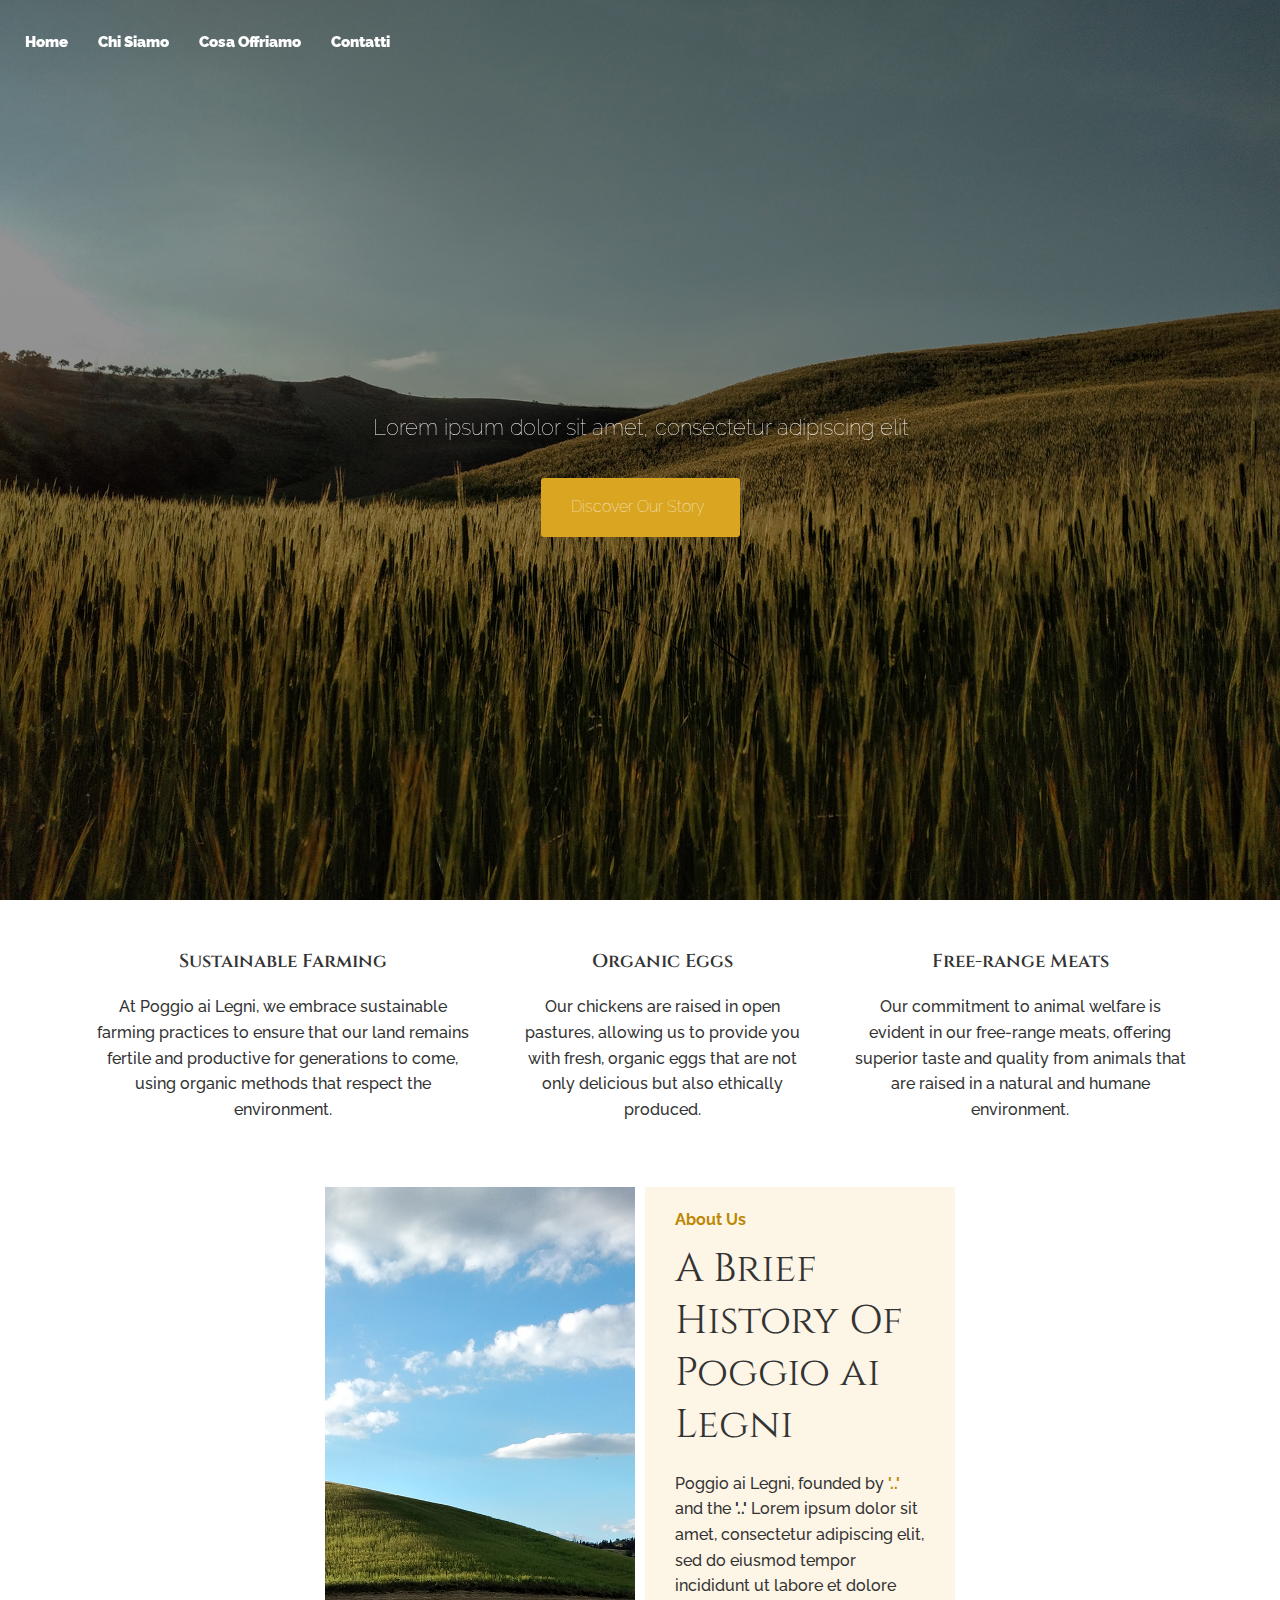
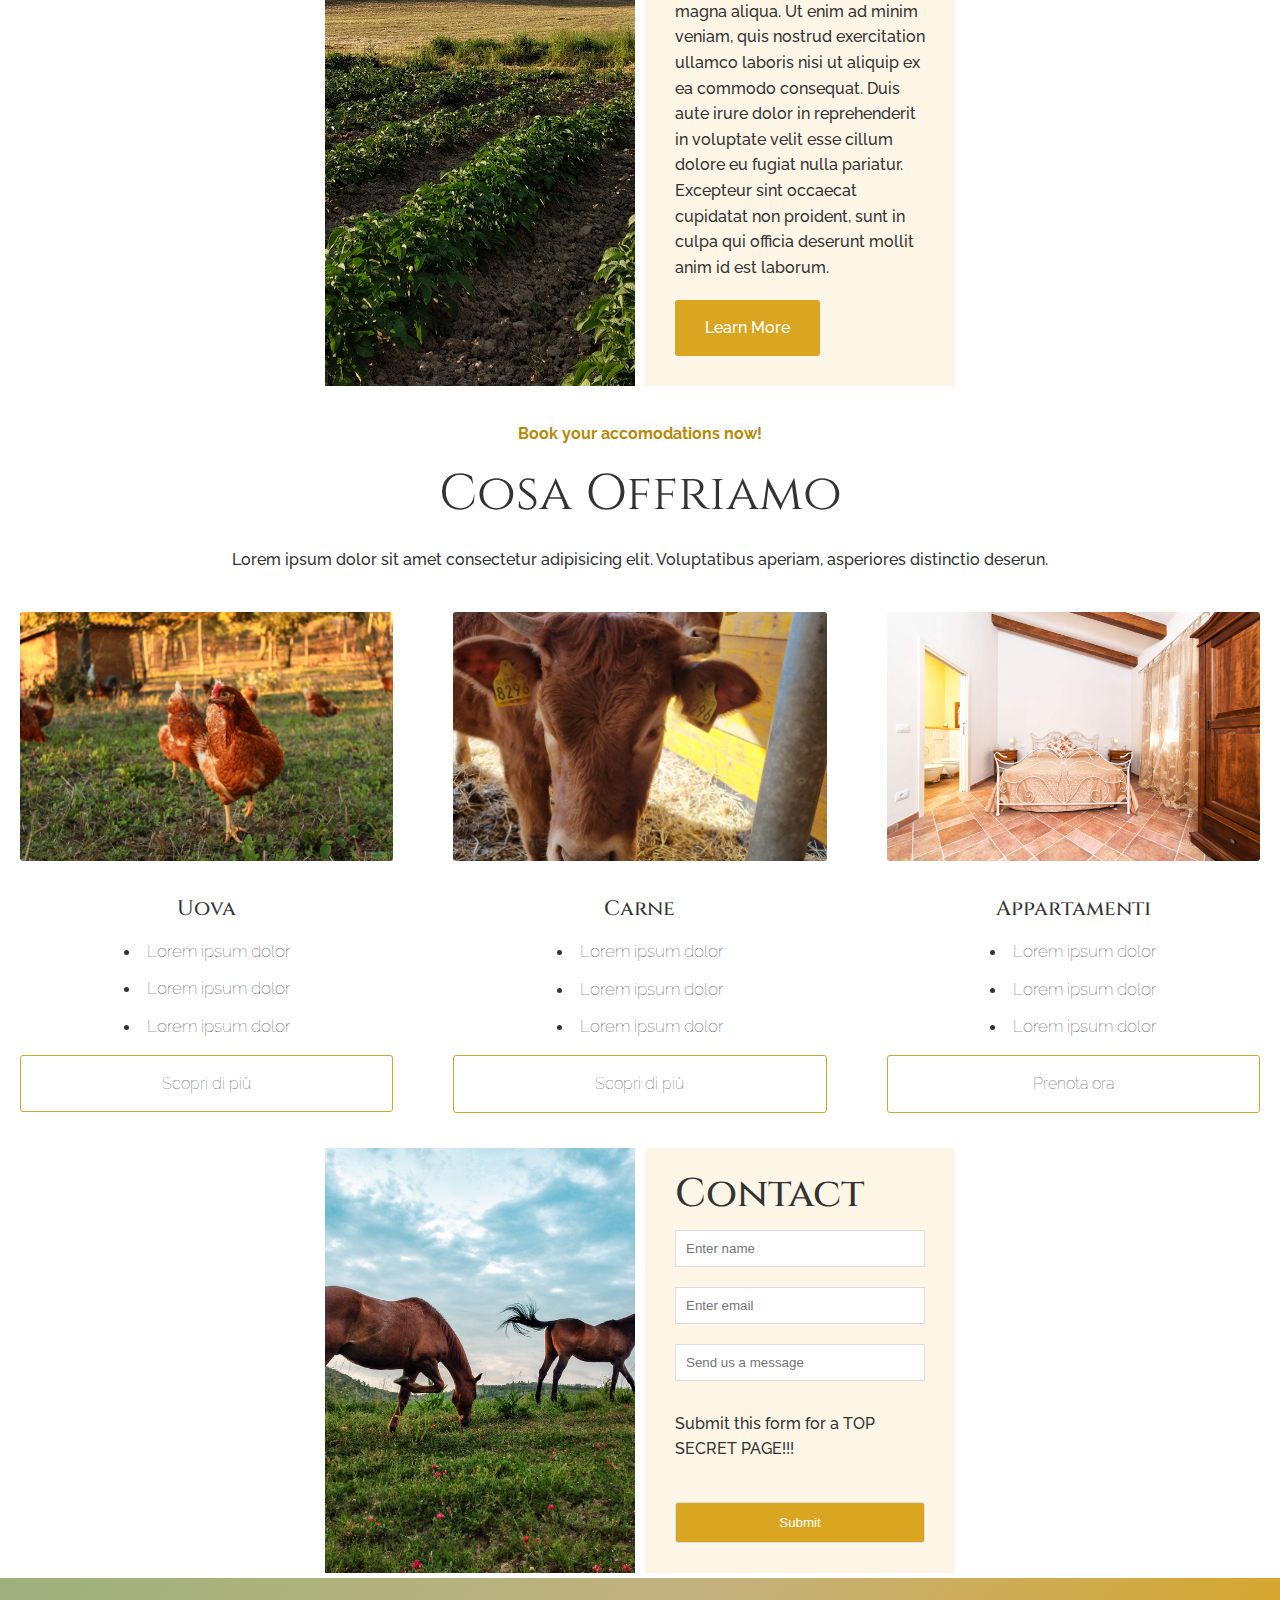
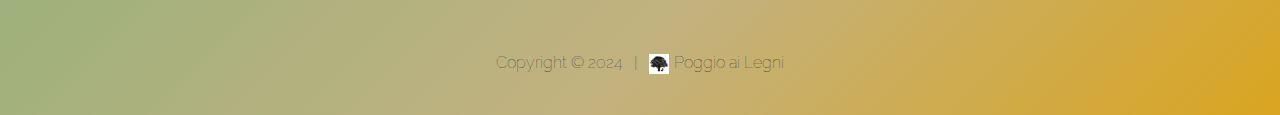
==== commit d7c4459c: "made colours adjustments, nav needs to be fixed" ====
--- a/index.html
+++ b/index.html
@@ -40,14 +40,15 @@
       <div id="navbar" class="navbar top">
          <h1 class="logo">
             <a href="#home">
-               <img src="img/logo.png" alt="Poggio ai Legni Logo" style="height: 80px;">
+               <img src="img/logo.png" alt="Poggio ai Legni Logo" class="logo-black" style="height: 80px;">
+               <img src="img/logo3.png" alt="Poggio ai Legni Logo" class="logo-yellow" style="height: 80px; display:none;">
             </a>
          </h1>
          <nav>
             <ul>
                <li><a href="#home">Home</a></li>
                <li><a href="#about">Chi Siamo</a></li>
-               <!-- to be added later
+               <!-- To be added later
                <li><a href="#products">Prodotti</a></li>
                -->
                <li><a href="#rooms">Cosa Offriamo</a></li>
@@ -292,7 +293,7 @@
    <p>
       Copyright &copy; 2024 &nbsp; | &nbsp; 
       <a href="thankyou.html">
-          <img src="img/logo2.png" alt="Logo" class="logo-icon">Poggio ai Laghi
+          <img src="img/logo2.png" alt="Logo" class="logo-icon">Poggio ai Legni
       </a>
   </p>
   
--- a/css/style.css
+++ b/css/style.css
@@ -44,15 +44,16 @@
 .navbar {
    display: flex;
    align-items: center;
-   justify-content: space-between;
-   background: #007bff;
-   color: #fff;
-   height: 4.375rem;
+   background: linear-gradient(135deg, #9DB17C 0%, #C2B280 50%, #DAA520 100%);
+   color: #fff;
+   height: 5.2rem;
    width: 100%;
    padding: 1.25rem 0.625rem;
    position: fixed;
    top: 0;
-   transition: 0.9s; /* Smooth transition for background */
+   transition: 0.9s;
+   justify-content: space-between;
+   text-align: center;
 }
 
 .navbar.top {
@@ -66,10 +67,32 @@
 
 .navbar .logo {
    font-size: 1.5rem;
-   padding: 0.938rem;
+   padding: 1.25rem;
    order: 2;
    transform: translateX(-50%);
-}
+   color: #000;
+}
+
+.logo {
+   margin-top: 10px;
+   margin-bottom: 10px;
+}
+
+.logo-black {
+   display: block;
+ }
+ 
+ .navbar.top .logo-black {
+   display: none; 
+ }
+ 
+ .logo-yellow {
+   display: none;
+ }
+ 
+ .navbar.top .logo-yellow {
+   display: block;
+ }
 
 .navbar nav {
    order: 1;
@@ -187,7 +210,7 @@
 
 .icons i {
    font-size: 2.5rem;
-   color: #14af74;
+   color: #DAA520 ;
    padding-bottom: 1rem;
 }
 
@@ -280,7 +303,7 @@
 }
 
 .rooms .room .btn:hover {
-   background: #3cce96;
+   background: #DAA520;
    color: #fff;
 }
 
@@ -306,7 +329,7 @@
 
 .contact input:focus {
    outline: none;
-   border: 0.063rem solid #59d8a7;
+   border: 0.063rem solid #DAA520;
    font-size: 0.825rem;
 }
 
@@ -326,7 +349,7 @@
 /* About-info */
 .hero.about-post {
    background: url(../img/home/about-post.jpg) no-repeat center center/cover;
-   height: 50vh;
+   height: 70vh;
 }
 
 .hero.about-post .content {
@@ -356,7 +379,7 @@
 
 .post-one {
    padding: 1.875rem 0 1.875rem;
-   border-bottom: 0.063rem solid #3cce96;
+   border-bottom: 0.063rem solid #DAA520;
 }
 
 .rooms.about-rooms .btn:hover {
@@ -366,7 +389,7 @@
 .post-two {
    padding: 0 0 1.25rem;
    margin: 0 0 1.875rem;
-   border-bottom: 0.063rem solid #14af74;
+   border-bottom: 0.063rem solid #DAA520;
 }
 
 .post-two:last-child {
@@ -393,7 +416,7 @@
 }
 
 .contact-info p:last-child {
-   background: #3cce96;
+   background: #DAA520;
    color: #fff;
    padding: 0.938rem;
    border: 0.063rem solid #ddd;
--- a/css/utilities.css
+++ b/css/utilities.css
@@ -1,19 +1,19 @@
 /* text color */
 .text-primary {
-    color: #3cce96;
+    color: #DAA520;
  }
  
  .text-secondary {
-    color: #14a36c;
+    color: #bc8804;
  }
  
  .text-other {
-    color: #0284d0;
+    color: #333;
  }
  
  /* background */
  .bg-primary {
-    background: #3cce96;
+    background: #DAA520;
     color: #fff;
  }
  
@@ -23,8 +23,7 @@
  }
  
  .bg-dark {
-    background: linear-gradient(to right, #333, #e0e0e0);
-    color: #333;
+    background: linear-gradient(135deg, #9DB17C 0%, #C2B280 50%, #DAA520 100%);
  }
  
  /* button */
@@ -40,17 +39,17 @@
  }
  
  .btn-primary {
-    background: #3cce96;
+    background: #DAA520 ;
     color: #fff;
  }
  
  .btn-primary:hover {
-    background: #14a36c;
+    background: #bc8804;
  }
  
  .btn-outline {
     background: transparent;
-    border: 1px solid #3cce96; 
+    border: 1px solid #DAA520; 
     color: #333; 
  }
  
